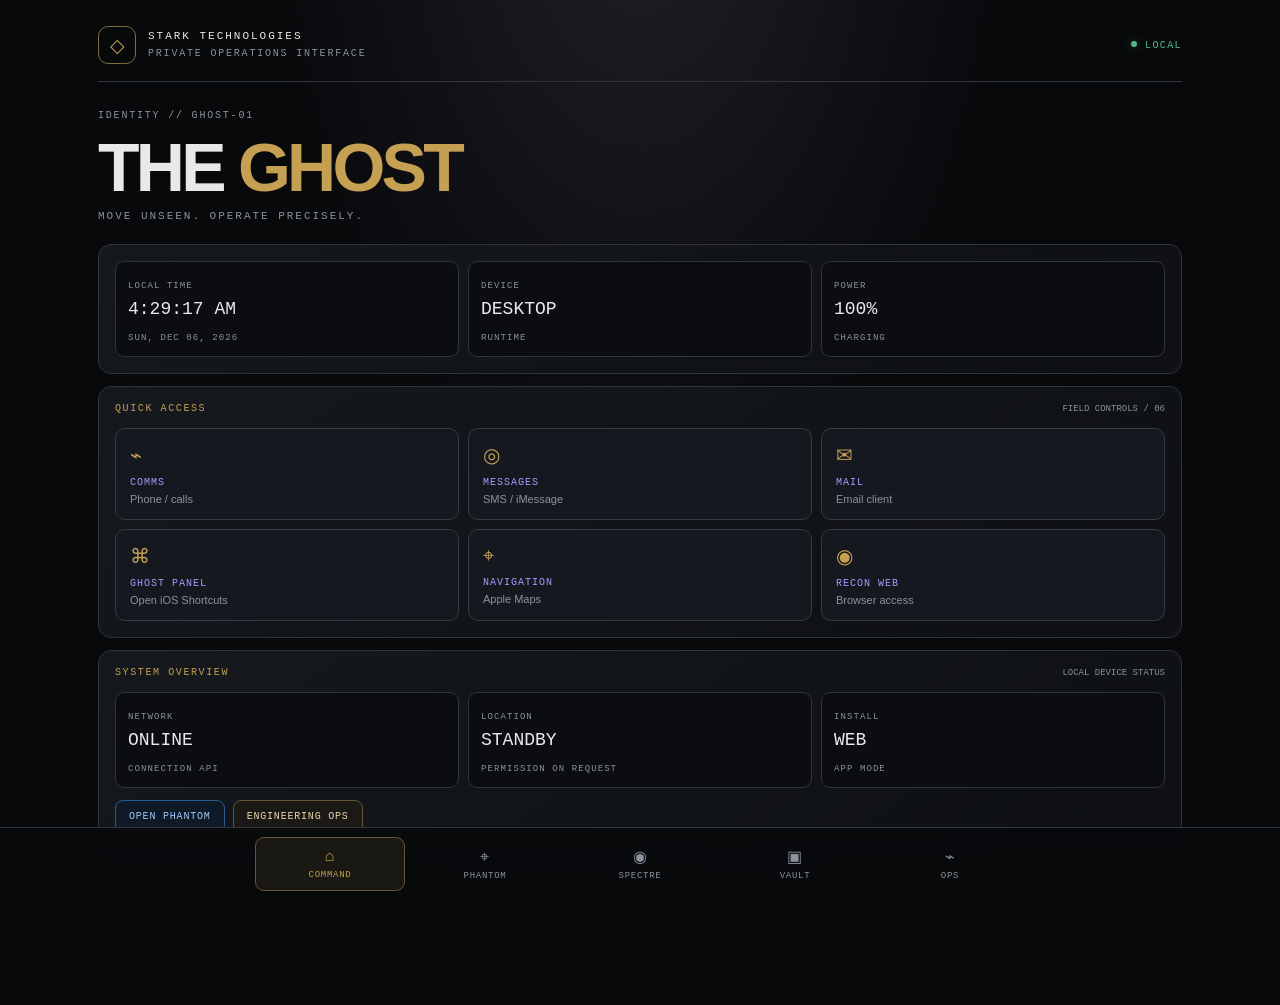
==== index.html @ a2c68db7 "Build THE GHOST V2: add index.html" ====
<!doctype html>
<html lang="en">
<head>
<meta charset="utf-8"><meta name="viewport" content="width=device-width,initial-scale=1,viewport-fit=cover">
<meta name="theme-color" content="#08090b"><meta name="description" content="THE GHOST — STARK TECH private operations interface">
<link rel="manifest" href="./manifest.webmanifest"><link rel="icon" href="./icon.svg" type="image/svg+xml">
<title>THE GHOST // STARK TECH</title>
<style>
:root{color-scheme:dark;--bg:#08090b;--panel:#111317;--panel2:#171a20;--line:#30343b;--gold:#c5a052;--blue:#2676d2;--green:#54b987;--text:#e8e9eb;--muted:#8b929d;--mono:ui-monospace,SFMono-Regular,Menlo,Consolas,monospace;--sans:Inter,-apple-system,BlinkMacSystemFont,"Segoe UI",sans-serif}
*{box-sizing:border-box}body{margin:0;background:radial-gradient(ellipse at 50% -15%,#202027 0,transparent 42%),var(--bg);color:var(--text);font-family:var(--sans);min-height:100vh;padding-bottom:calc(88px + env(safe-area-inset-bottom))}
button,input,textarea{font:inherit}button{cursor:pointer;color:inherit}.shell{max-width:1120px;margin:auto;padding:22px 18px 30px}.top{display:flex;align-items:center;justify-content:space-between;border-bottom:1px solid var(--line);padding:4px 0 17px;margin-bottom:28px}.brand{display:flex;gap:12px;align-items:center}.sigil{width:38px;height:38px;border:1px solid #806b43;border-radius:10px;display:grid;place-items:center;color:var(--gold);font-size:19px}.brand small,.eyebrow,.micro{font:10px var(--mono);letter-spacing:.18em;color:var(--muted);text-transform:uppercase}.brand strong{display:block;font:11px var(--mono);letter-spacing:.18em}.status{font:10px var(--mono);letter-spacing:.14em;color:var(--green)}.status:before{content:"";display:inline-block;width:6px;height:6px;background:var(--green);border-radius:50%;margin:0 8px 1px 0;box-shadow:0 0 9px #54b98766}
h1{font-size:clamp(38px,7vw,68px);letter-spacing:-.055em;margin:7px 0 4px;font-weight:750}h1 span,.gold{color:var(--gold)}.sub{font:11px var(--mono);letter-spacing:.18em;color:var(--muted);text-transform:uppercase}.section{display:none;animation:fade .2s ease}.section.active{display:block}@keyframes fade{from{opacity:.3;transform:translateY(4px)}to{opacity:1;transform:none}}.grid{display:grid;grid-template-columns:repeat(12,1fr);gap:12px;margin-top:22px}.card{background:linear-gradient(145deg,#15181d,#0e1013);border:1px solid var(--line);border-radius:13px;padding:16px;min-width:0}.span-12{grid-column:span 12}.span-8{grid-column:span 8}.span-6{grid-column:span 6}.span-4{grid-column:span 4}.cardhead{display:flex;justify-content:space-between;align-items:center;margin-bottom:14px}.cardhead b{font:10px var(--mono);letter-spacing:.16em;color:var(--gold);text-transform:uppercase}.cardhead small{font:9px var(--mono);color:var(--muted)}.stats{display:grid;grid-template-columns:repeat(3,1fr);gap:9px}.stat{background:#0b0d10;border:1px solid var(--line);border-radius:9px;padding:12px}.stat strong{display:block;font:18px var(--mono);color:var(--text);margin:7px 0}.stat small{font:9px var(--mono);letter-spacing:.12em;color:var(--muted);text-transform:uppercase}.actions{display:grid;grid-template-columns:repeat(3,1fr);gap:9px}.action{display:block;text-align:left;text-decoration:none;background:#15191f;border:1px solid #353a43;border-radius:10px;padding:14px;min-height:88px;transition:.15s}.action:hover,.action:focus{border-color:var(--gold);background:#1b1d21}.action .ico{font-size:20px;color:var(--gold);display:block;margin-bottom:10px}.action b{font:10px var(--mono);letter-spacing:.1em;display:block}.action small{color:var(--muted);font-size:11px;display:block;margin-top:5px}.btn{border:1px solid #665638;background:#1a1915;color:#e8d6ad;border-radius:8px;padding:10px 13px;font:10px var(--mono);letter-spacing:.08em;text-transform:uppercase}.btn.blue{border-color:#285b91;background:#101a26;color:#9fcaff}.btn.green{border-color:#285a43;background:#101b16;color:#a3dfbd}.btnrow{display:flex;flex-wrap:wrap;gap:8px;margin-top:12px}.mapframe{width:100%;height:340px;border:1px solid var(--line);border-radius:9px;background:#0a0c0e}.coords{display:grid;grid-template-columns:repeat(3,1fr);gap:8px;margin-top:10px}.coords .stat strong{font-size:14px}.radar{height:280px;display:grid;place-items:center;position:relative;overflow:hidden;background:radial-gradient(circle,#17231d 0,#0d1210 55%,#090b0d 100%);border:1px solid var(--line);border-radius:9px}.radar:before{content:"";position:absolute;width:210px;height:210px;border:1px solid #496b56;border-radius:50%;box-shadow:0 0 0 42px #ffffff04,0 0 0 84px #ffffff03}.radar:after{content:"";position:absolute;width:210px;height:210px;border-radius:50%;background:conic-gradient(from 0deg,transparent 0 78%,#54b98738 88%,transparent 100%);animation:spin 5s linear infinite}@keyframes spin{to{transform:rotate(360deg)}}.cross{position:absolute;width:100%;height:1px;background:#ffffff18}.cross:after{content:"";position:absolute;height:280px;width:1px;background:#ffffff18;left:50%;top:-140px}.blip{position:absolute;width:7px;height:7px;border-radius:50%;background:var(--green);box-shadow:0 0 12px var(--green);z-index:2}.blip.one{left:57%;top:39%}.blip.two{left:42%;top:59%;background:var(--gold);box-shadow:0 0 12px var(--gold)}.blip.three{left:63%;top:65%}
textarea,input[type=text]{width:100%;background:#090b0e;border:1px solid var(--line);border-radius:8px;color:var(--text);padding:12px;outline:none}textarea:focus,input:focus{border-color:var(--gold)}textarea{min-height:120px;resize:vertical}.filelist{font:11px var(--mono);color:var(--muted);margin-top:12px;line-height:1.8}.project{display:flex;align-items:center;justify-content:space-between;gap:12px;border-bottom:1px solid var(--line);padding:14px 0}.project:last-child{border:0}.project b{font:11px var(--mono);letter-spacing:.08em}.project small{display:block;color:var(--muted);margin-top:5px;font-size:11px}.nav{position:fixed;z-index:10;bottom:0;left:0;right:0;padding:9px max(12px,env(safe-area-inset-right)) calc(9px + env(safe-area-inset-bottom));background:#090a0cef;backdrop-filter:blur(18px);border-top:1px solid var(--line);display:flex;justify-content:center;gap:5px}.nav button{flex:1;max-width:150px;border:1px solid transparent;background:transparent;color:var(--muted);border-radius:9px;padding:9px 4px;font:9px var(--mono);letter-spacing:.08em}.nav button span{display:block;font-size:16px;margin-bottom:4px}.nav button.active{color:var(--gold);border-color:#665638;background:#1a1813}.note{color:var(--muted);font:10px/1.7 var(--mono)}.tag{font:9px var(--mono);color:var(--green);border:1px solid #285a43;padding:4px 6px;border-radius:4px}.footer{margin-top:24px;color:#737a84;font:9px var(--mono);letter-spacing:.12em;text-align:center}
@media(max-width:700px){.shell{padding:16px 13px 25px}.span-8,.span-6,.span-4{grid-column:span 12}.stats{gap:6px}.stat{padding:10px 8px}.stat strong{font-size:15px}.actions{grid-template-columns:repeat(2,1fr)}.mapframe{height:290px}.nav button{font-size:8px}.top{margin-bottom:22px}}
</style>
</head>
<body>
<div class="shell">
<header class="top"><div class="brand"><div class="sigil">◇</div><div><strong>STARK TECHNOLOGIES</strong><small>PRIVATE OPERATIONS INTERFACE</small></div></div><div class="status" id="sys-status">LOCAL</div></header>
<main>
<section id="command" class="section active">
<div class="eyebrow">IDENTITY // GHOST-01</div><h1>THE <span>GHOST</span></h1><div class="sub">Move unseen. Operate precisely.</div>
<div class="grid">
<div class="card span-12"><div class="stats"><div class="stat"><small>Local time</small><strong id="clock">--:--:--</strong><small id="date">--</small></div><div class="stat"><small>Device</small><strong id="device">iOS / WEB</strong><small>Runtime</small></div><div class="stat"><small>Power</small><strong id="battery">N/A</strong><small id="battery-state">Browser limited</small></div></div></div>
<div class="card span-12"><div class="cardhead"><b>Quick access</b><small>FIELD CONTROLS / 06</small></div><div class="actions">
<a class="action" href="tel:"><span class="ico">⌁</span><b>COMMS</b><small>Phone / calls</small></a>
<a class="action" href="sms:"><span class="ico">◎</span><b>MESSAGES</b><small>SMS / iMessage</small></a>
<a class="action" href="mailto:"><span class="ico">✉</span><b>MAIL</b><small>Email client</small></a>
<a class="action" href="shortcuts://"><span class="ico">⌘</span><b>GHOST PANEL</b><small>Open iOS Shortcuts</small></a>
<a class="action" href="https://maps.apple.com/" target="_blank" rel="noopener"><span class="ico">⌖</span><b>NAVIGATION</b><small>Apple Maps</small></a>
<a class="action" href="https://www.google.com/" target="_blank" rel="noopener"><span class="ico">◉</span><b>RECON WEB</b><small>Browser access</small></a>
</div></div>
<div class="card span-12"><div class="cardhead"><b>System overview</b><small>LOCAL DEVICE STATUS</small></div><div class="stats"><div class="stat"><small>Network</small><strong id="network">UNKNOWN</strong><small>Connection API</small></div><div class="stat"><small>Location</small><strong id="location-status">STANDBY</strong><small>Permission on request</small></div><div class="stat"><small>Install</small><strong id="install-state">WEB</strong><small>App mode</small></div></div><div class="btnrow"><button class="btn" id="install-btn" hidden>Install app</button><button class="btn blue" onclick="show('phantom')">Open PHANTOM</button><button class="btn" onclick="show('ops')">Engineering ops</button></div></div>
</div></section>
<section id="phantom" class="section"><div class="eyebrow">MODULE 01 / GEO-RECON</div><h1>PHAN<span class="gold">TOM</span></h1><div class="sub">Position. Terrain. Navigation.</div>
<div class="grid"><div class="card span-12"><div class="cardhead"><b>Live geographical map</b><small id="gps-state">GPS NOT ACQUIRED</small></div><iframe class="mapframe" id="map" title="Map" loading="lazy" src="https://www.openstreetmap.org/export/embed.html?bbox=76.93%2C11.00%2C77.02%2C11.07&layer=mapnik"></iframe><div class="btnrow"><button class="btn green" id="gps-btn">Acquire GPS</button><button class="btn" id="center-btn">Center map</button><a class="btn blue" href="https://maps.apple.com/" target="_blank" rel="noopener">Apple Maps</a></div><div class="coords"><div class="stat"><strong id="lat">--</strong><small>Latitude</small></div><div class="stat"><strong id="lon">--</strong><small>Longitude</small></div><div class="stat"><strong id="accuracy">--</strong><small>Accuracy</small></div></div><p class="note">Location is requested only when you activate ACQUIRE GPS. Coordinates are processed in this browser and are not sent to STARK servers.</p></div></div></section>
<section id="spectre" class="section"><div class="eyebrow">MODULE 02 / SENSOR DISPLAY</div><h1>SPEC<span class="gold">TRE</span></h1><div class="sub">Visual scan // device sensors</div><div class="grid">
<div class="card span-8"><div class="cardhead"><b>Radar display</b><span class="tag">VISUAL SIMULATION</span></div><div class="radar"><div class="cross"></div><i class="blip one"></i><i class="blip two"></i><i class="blip three"></i></div><p class="note">Radar sweep and contacts are decorative simulation only. No sonar or external target detection is performed.</p></div>
<div class="card span-4"><div class="cardhead"><b>Compass</b><small id="compass-state">NOT CALIBRATED</small></div><div class="stat"><small>Device heading</small><strong id="heading">--°</strong><small id="orientation">Awaiting permission</small></div><div class="btnrow"><button class="btn" id="compass-btn">Enable compass</button></div><p class="note">Sensor access depends on browser and device support. On iPhone, open in Safari and grant motion permission.</p></div>
</div></section>
<section id="vault" class="section"><div class="eyebrow">MODULE 04 / LOCAL DATA</div><h1>BLACK <span>VAULT</span></h1><div class="sub">Documents. Projects. File access.</div><div class="grid">
<div class="card span-12"><div class="cardhead"><b>Project directories</b><small>QUICK LINKS</small></div>
<div class="project"><div><b>STARK TECH / DOCUMENTS</b><small>Company workspace</small></div><a class="btn" href="https://drive.google.com/" target="_blank" rel="noopener">Open drive</a></div>
<div class="project"><div><b>AEGIS / VEERA</b><small>Wearable safety technology</small></div><button class="btn" onclick="saveNote('AEGIS / VEERA')">Pin note</button></div>
<div class="project"><div><b>POSEIDON / UAV</b><small>Amphibious drone platform</small></div><button class="btn" onclick="saveNote('POSEIDON / UAV')">Pin note</button></div>
<div class="project"><div><b>ASTRAL / RPTO</b><small>Modular training quadcopter</small></div><button class="btn" onclick="saveNote('ASTRAL / RPTO')">Pin note</button></div>
<div class="project"><div><b>ROBOSETTLE / AUTOMATION</b><small>Automated laboratory handling</small></div><button class="btn" onclick="saveNote('ROBOSETTLE / AUTOMATION')">Pin note</button></div>
</div>
<div class="card span-6"><div class="cardhead"><b>Local file drop</b><small>USER-SELECTED FILES</small></div><input id="files" type="file" multiple><div id="file-list" class="filelist">No files selected.</div><p class="note">Files are selected locally in this browser session. This app cannot browse the entire device filesystem.</p></div>
<div class="card span-6"><div class="cardhead"><b>Field notes</b><small>LOCAL STORAGE</small></div><textarea id="notes" placeholder="Enter a local operational note..."></textarea><div class="btnrow"><button class="btn" id="save-notes">Save notes</button><button class="btn" id="clear-notes">Clear</button></div><p class="note" id="note-status">Notes remain in this browser on this device.</p></div>
</div></section>
<section id="ops" class="section"><div class="eyebrow">MODULE 05 / ENGINEERING OPERATIONS</div><h1>OVER<span>WATCH</span></h1><div class="sub">Robotics. Systems. Workshop.</div><div class="grid">
<div class="card span-12"><div class="cardhead"><b>STARK project systems</b><small>PROJECT ACCESS</small></div>
<div class="project"><div><b>ASTRAL</b><small>Modular RPTO training quadcopter</small></div><a class="btn" href="https://github.com/PK-Stark" target="_blank" rel="noopener">Access</a></div>
<div class="project"><div><b>POSEIDON</b><small>Amphibious drone platform</small></div><a class="btn" href="https://github.com/PK-Stark" target="_blank" rel="noopener">Access</a></div>
<div class="project"><div><b>AEGIS VEERA</b><small>Wearable safety technology</small></div><a class="btn" href="https://github.com/PK-Stark" target="_blank" rel="noopener">Access</a></div>
<div class="project"><div><b>ROBOSETTLE</b><small>Automated laboratory handling</small></div><a class="btn" href="https://github.com/PK-Stark" target="_blank" rel="noopener">Access</a></div>
<div class="project"><div><b>AROMAXX</b><small>RFID-enabled aroma systems</small></div><a class="btn" href="https://github.com/PK-Stark" target="_blank" rel="noopener">Access</a></div>
</div>
<div class="card span-12"><div class="cardhead"><b>Workshop tools</b><small>APP LAUNCHERS</small></div><div class="actions">
<a class="action" href="https://www.autodesk.com/" target="_blank" rel="noopener"><span class="ico">⌘</span><b>CAD</b><small>Design workspace</small></a>
<a class="action" href="https://www.arduino.cc/en/software" target="_blank" rel="noopener"><span class="ico">⌁</span><b>EMBEDDED</b><small>Arduino / ESP32</small></a>
<a class="action" href="https://bambulab.com/" target="_blank" rel="noopener"><span class="ico">▤</span><b>FABRICATION</b><small>3D printing</small></a>
<a class="action" href="https://github.com/PK-Stark" target="_blank" rel="noopener"><span class="ico">⌘</span><b>GITHUB</b><small>Source control</small></a>
<a class="action" href="shortcuts://"><span class="ico">⚙</span><b>SHORTCUTS</b><small>iOS automations</small></a>
<a class="action" href="https://www.cloudflare.com/" target="_blank" rel="noopener"><span class="ico">◈</span><b>CLOUDFLARE</b><small>Deployment console</small></a>
</div></div>
</div></section>
</main><div class="footer">STARK TECH // GHOST DIVISION · V2.0 · CLIENT-SIDE INTERFACE</div></div>
<nav class="nav" aria-label="Primary navigation"><button class="active" data-tab="command"><span>⌂</span>COMMAND</button><button data-tab="phantom"><span>⌖</span>PHANTOM</button><button data-tab="spectre"><span>◉</span>SPECTRE</button><button data-tab="vault"><span>▣</span>VAULT</button><button data-tab="ops"><span>⌁</span>OPS</button></nav>
<script>
const $=id=>document.getElementById(id);function show(id){document.querySelectorAll('.section').forEach(s=>s.classList.toggle('active',s.id===id));document.querySelectorAll('.nav button').forEach(b=>b.classList.toggle('active',b.dataset.tab===id));window.scrollTo({top:0,behavior:'smooth'})}
document.querySelectorAll('.nav button').forEach(b=>b.addEventListener('click',()=>show(b.dataset.tab)));
function tick(){const d=new Date();$('clock').textContent=d.toLocaleTimeString();$('date').textContent=d.toLocaleDateString(undefined,{weekday:'short',day:'2-digit',month:'short',year:'numeric'}).toUpperCase()}tick();setInterval(tick,1000);
$('device').textContent=/iPhone|iPad|iPod/.test(navigator.userAgent)?'iOS DEVICE':/Android/.test(navigator.userAgent)?'ANDROID':'DESKTOP';$('network').textContent=navigator.onLine?'ONLINE':'OFFLINE';window.addEventListener('online',()=>$('network').textContent='ONLINE');window.addEventListener('offline',()=>$('network').textContent='OFFLINE');
$('install-state').textContent=matchMedia('(display-mode: standalone)').matches?'INSTALLED':'WEB';let installPrompt;$('install-btn').hidden=true;window.addEventListener('beforeinstallprompt',e=>{e.preventDefault();installPrompt=e;$('install-btn').hidden=false});$('install-btn').onclick=async()=>{if(installPrompt){installPrompt.prompt();await installPrompt.userChoice;installPrompt=null}else alert('On iPhone: Safari → Share → Add to Home Screen.')};
if('getBattery'in navigator){navigator.getBattery().then(b=>{const up=()=>{$('battery').textContent=Math.round(b.level*100)+'%';$('battery-state').textContent=b.charging?'CHARGING':'ON BATTERY'};up();b.addEventListener('levelchange',up);b.addEventListener('chargingchange',up)}).catch(()=>{})}
let position=null;$('gps-btn').onclick=()=>{if(!navigator.geolocation){$('gps-state').textContent='GPS UNSUPPORTED';return}$('gps-state').textContent='ACQUIRING...';navigator.geolocation.getCurrentPosition(p=>{position=p.coords;$('lat').textContent=p.coords.latitude.toFixed(5);$('lon').textContent=p.coords.longitude.toFixed(5);$('accuracy').textContent=Math.round(p.coords.accuracy)+' m';$('gps-state').textContent='GPS FIX ACQUIRED';$('location-status').textContent='ACQUIRED';const z=16,lat=p.coords.latitude,lon=p.coords.longitude,delta=.015;$('map').src='https://www.openstreetmap.org/export/embed.html?bbox='+(lon-delta)+'%2C'+(lat-delta)+'%2C'+(lon+delta)+'%2C'+(lat+delta)+'&layer=mapnik&marker='+lat+'%2C'+lon},e=>{$('gps-state').textContent=e.code===1?'PERMISSION DENIED':'GPS UNAVAILABLE';$('location-status').textContent='DENIED / OFFLINE'},{enableHighAccuracy:true,timeout:15000,maximumAge:10000})};$('center-btn').onclick=()=>{if(position)$('gps-btn').click();else $('gps-state').textContent='ACQUIRE GPS FIRST'};
function compassHandler(e){let h=e.webkitCompassHeading!=null?e.webkitCompassHeading:(e.alpha!=null?(360-e.alpha)%360:null);if(h!=null){$('heading').textContent=Math.round(h)+'°';$('compass-state').textContent='LIVE SENSOR';$('orientation').textContent='DEVICE HEADING'}}$('compass-btn').onclick=async()=>{try{if(typeof DeviceOrientationEvent!=='undefined'&&typeof DeviceOrientationEvent.requestPermission==='function'){const p=await DeviceOrientationEvent.requestPermission();if(p!=='granted')throw Error('Permission denied')}window.addEventListener('deviceorientation',compassHandler,true);$('compass-state').textContent='LISTENING'}catch(e){$('compass-state').textContent='UNAVAILABLE';$('orientation').textContent=e.message||'Sensor unavailable'}};
$('files').addEventListener('change',e=>{$('file-list').textContent=[...e.target.files].map(f=>f.name+' · '+Math.ceil(f.size/1024)+' KB').join('\n')||'No files selected.'});
$('notes').value=localStorage.getItem('ghost-notes')||'';$('save-notes').onclick=()=>{localStorage.setItem('ghost-notes',$('notes').value);$('note-status').textContent='SAVED LOCALLY · '+new Date().toLocaleTimeString()};$('clear-notes').onclick=()=>{if(confirm('Clear local notes?')){$('notes').value='';localStorage.removeItem('ghost-notes');$('note-status').textContent='LOCAL NOTES CLEARED'}};
function saveNote(name){$('notes').value=($('notes').value?$('notes').value+'\n':'')+'['+new Date().toLocaleString()+'] '+name+'\n';$('note-status').textContent='PROJECT NOTE ADDED — SAVE TO PERSIST';show('vault')}
if('serviceWorker'in navigator&&location.protocol.startsWith('http'))window.addEventListener('load',()=>navigator.serviceWorker.register('./sw.js').catch(()=>{}));
</script>
</body></html>
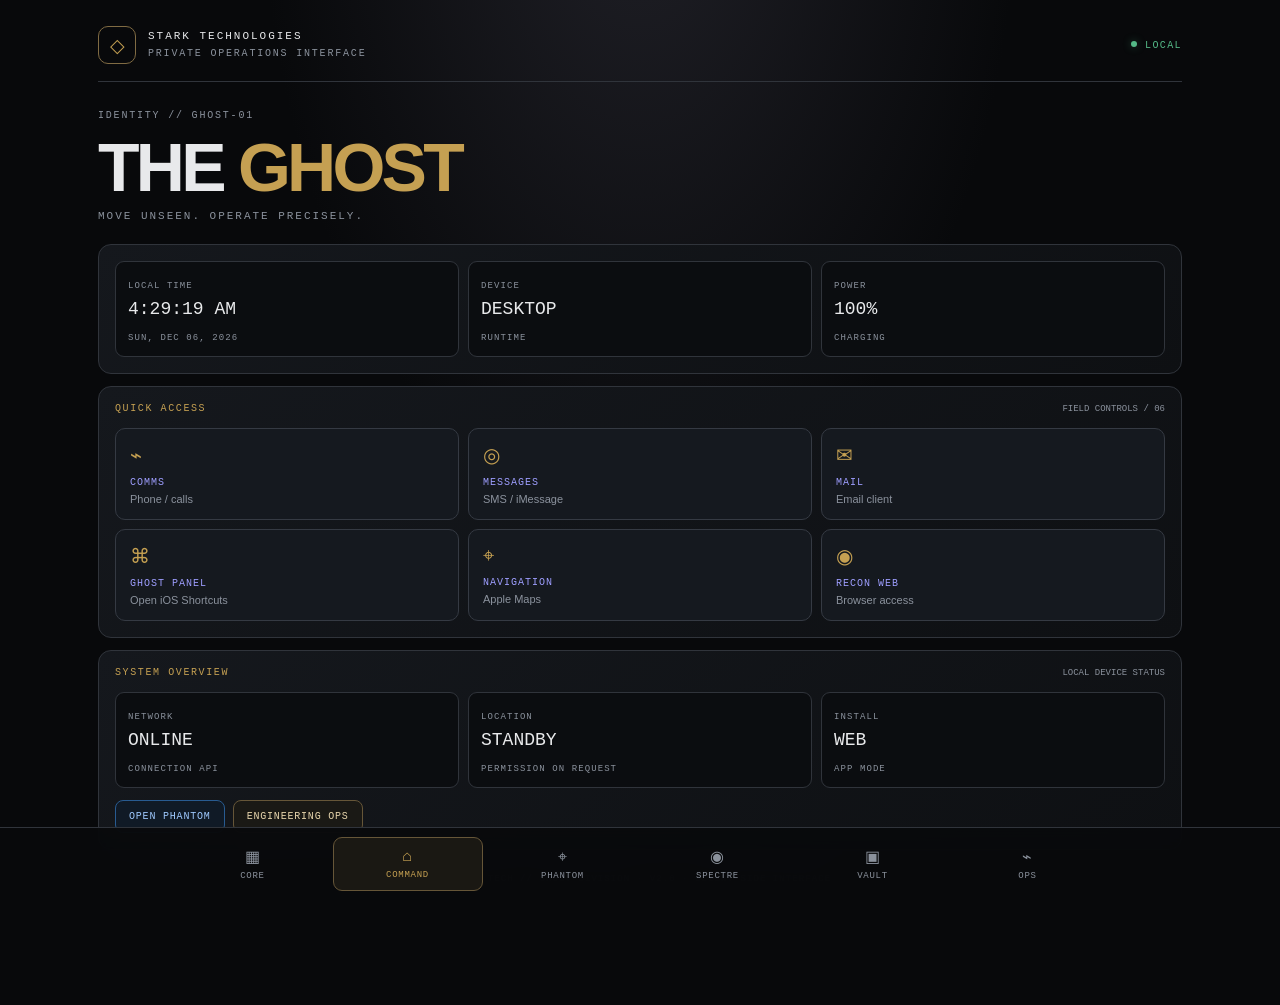
==== commit d3573b99: "Sync root app with THE GHOST V3" ====
--- a/index.html
+++ b/index.html
@@ -12,13 +12,15 @@
 h1{font-size:clamp(38px,7vw,68px);letter-spacing:-.055em;margin:7px 0 4px;font-weight:750}h1 span,.gold{color:var(--gold)}.sub{font:11px var(--mono);letter-spacing:.18em;color:var(--muted);text-transform:uppercase}.section{display:none;animation:fade .2s ease}.section.active{display:block}@keyframes fade{from{opacity:.3;transform:translateY(4px)}to{opacity:1;transform:none}}.grid{display:grid;grid-template-columns:repeat(12,1fr);gap:12px;margin-top:22px}.card{background:linear-gradient(145deg,#15181d,#0e1013);border:1px solid var(--line);border-radius:13px;padding:16px;min-width:0}.span-12{grid-column:span 12}.span-8{grid-column:span 8}.span-6{grid-column:span 6}.span-4{grid-column:span 4}.cardhead{display:flex;justify-content:space-between;align-items:center;margin-bottom:14px}.cardhead b{font:10px var(--mono);letter-spacing:.16em;color:var(--gold);text-transform:uppercase}.cardhead small{font:9px var(--mono);color:var(--muted)}.stats{display:grid;grid-template-columns:repeat(3,1fr);gap:9px}.stat{background:#0b0d10;border:1px solid var(--line);border-radius:9px;padding:12px}.stat strong{display:block;font:18px var(--mono);color:var(--text);margin:7px 0}.stat small{font:9px var(--mono);letter-spacing:.12em;color:var(--muted);text-transform:uppercase}.actions{display:grid;grid-template-columns:repeat(3,1fr);gap:9px}.action{display:block;text-align:left;text-decoration:none;background:#15191f;border:1px solid #353a43;border-radius:10px;padding:14px;min-height:88px;transition:.15s}.action:hover,.action:focus{border-color:var(--gold);background:#1b1d21}.action .ico{font-size:20px;color:var(--gold);display:block;margin-bottom:10px}.action b{font:10px var(--mono);letter-spacing:.1em;display:block}.action small{color:var(--muted);font-size:11px;display:block;margin-top:5px}.btn{border:1px solid #665638;background:#1a1915;color:#e8d6ad;border-radius:8px;padding:10px 13px;font:10px var(--mono);letter-spacing:.08em;text-transform:uppercase}.btn.blue{border-color:#285b91;background:#101a26;color:#9fcaff}.btn.green{border-color:#285a43;background:#101b16;color:#a3dfbd}.btnrow{display:flex;flex-wrap:wrap;gap:8px;margin-top:12px}.mapframe{width:100%;height:340px;border:1px solid var(--line);border-radius:9px;background:#0a0c0e}.coords{display:grid;grid-template-columns:repeat(3,1fr);gap:8px;margin-top:10px}.coords .stat strong{font-size:14px}.radar{height:280px;display:grid;place-items:center;position:relative;overflow:hidden;background:radial-gradient(circle,#17231d 0,#0d1210 55%,#090b0d 100%);border:1px solid var(--line);border-radius:9px}.radar:before{content:"";position:absolute;width:210px;height:210px;border:1px solid #496b56;border-radius:50%;box-shadow:0 0 0 42px #ffffff04,0 0 0 84px #ffffff03}.radar:after{content:"";position:absolute;width:210px;height:210px;border-radius:50%;background:conic-gradient(from 0deg,transparent 0 78%,#54b98738 88%,transparent 100%);animation:spin 5s linear infinite}@keyframes spin{to{transform:rotate(360deg)}}.cross{position:absolute;width:100%;height:1px;background:#ffffff18}.cross:after{content:"";position:absolute;height:280px;width:1px;background:#ffffff18;left:50%;top:-140px}.blip{position:absolute;width:7px;height:7px;border-radius:50%;background:var(--green);box-shadow:0 0 12px var(--green);z-index:2}.blip.one{left:57%;top:39%}.blip.two{left:42%;top:59%;background:var(--gold);box-shadow:0 0 12px var(--gold)}.blip.three{left:63%;top:65%}
 textarea,input[type=text]{width:100%;background:#090b0e;border:1px solid var(--line);border-radius:8px;color:var(--text);padding:12px;outline:none}textarea:focus,input:focus{border-color:var(--gold)}textarea{min-height:120px;resize:vertical}.filelist{font:11px var(--mono);color:var(--muted);margin-top:12px;line-height:1.8}.project{display:flex;align-items:center;justify-content:space-between;gap:12px;border-bottom:1px solid var(--line);padding:14px 0}.project:last-child{border:0}.project b{font:11px var(--mono);letter-spacing:.08em}.project small{display:block;color:var(--muted);margin-top:5px;font-size:11px}.nav{position:fixed;z-index:10;bottom:0;left:0;right:0;padding:9px max(12px,env(safe-area-inset-right)) calc(9px + env(safe-area-inset-bottom));background:#090a0cef;backdrop-filter:blur(18px);border-top:1px solid var(--line);display:flex;justify-content:center;gap:5px}.nav button{flex:1;max-width:150px;border:1px solid transparent;background:transparent;color:var(--muted);border-radius:9px;padding:9px 4px;font:9px var(--mono);letter-spacing:.08em}.nav button span{display:block;font-size:16px;margin-bottom:4px}.nav button.active{color:var(--gold);border-color:#665638;background:#1a1813}.note{color:var(--muted);font:10px/1.7 var(--mono)}.tag{font:9px var(--mono);color:var(--green);border:1px solid #285a43;padding:4px 6px;border-radius:4px}.footer{margin-top:24px;color:#737a84;font:9px var(--mono);letter-spacing:.12em;text-align:center}
 @media(max-width:700px){.shell{padding:16px 13px 25px}.span-8,.span-6,.span-4{grid-column:span 12}.stats{gap:6px}.stat{padding:10px 8px}.stat strong{font-size:15px}.actions{grid-template-columns:repeat(2,1fr)}.mapframe{height:290px}.nav button{font-size:8px}.top{margin-bottom:22px}}
-</style>
+.edex{display:grid;grid-template-columns:210px minmax(0,1fr) 210px;gap:10px;margin-top:18px;font-family:var(--mono)}.edex-panel{background:#090c0e;border:1px solid #39434a;border-radius:4px;padding:12px;min-width:0}.edex-title{font:10px var(--mono);letter-spacing:.15em;color:#9cb6bb;border-bottom:1px solid #354149;padding-bottom:8px;margin-bottom:10px}.edex-big{font:clamp(24px,4vw,38px) var(--mono);color:#b5d1d5}.edex-value{font:20px var(--mono);color:var(--gold)}.edex-muted{font:10px/1.6 var(--mono);color:#87959a}.meter{height:5px;background:#202a2d;margin:7px 0 12px}.meter i{display:block;height:100%;width:0;background:var(--blue);transition:width .3s}.edex-center{display:grid;gap:10px;min-width:0}.edex-chart{height:75px;width:100%;background:repeating-linear-gradient(0deg,transparent 0 23px,#243136 24px),repeating-linear-gradient(90deg,transparent 0 49px,#243136 50px)}.edex-chart polyline{fill:none;stroke:#9ebdc1;stroke-width:2}.proc-table{width:100%;border-collapse:collapse;font:10px var(--mono)}.proc-table td,.proc-table th{text-align:left;padding:6px 3px;border-bottom:1px solid #202a2d;overflow-wrap:anywhere}.proc-table th{color:#91a8ad}.proc-table td{color:#c5d0d2}.terminal{background:#050708;border:1px solid #344148;padding:10px;height:150px;overflow:auto;font:11px/1.6 var(--mono);color:#a9c5c7;white-space:pre-wrap}.termform{display:flex;gap:7px;margin-top:8px}.termform input{font:11px var(--mono)}.led{display:inline-block;width:7px;height:7px;border-radius:50%;background:#68747a;margin-right:7px}.led.on{background:#54d68b;box-shadow:0 0 9px #54d68b}.edex-settings{display:grid;grid-template-columns:1fr 1fr;gap:8px}.edex-settings input{font:10px var(--mono);min-width:0}.edex-wide{grid-column:1/-1}@media(max-width:850px){.edex{grid-template-columns:1fr 1fr}.edex-center{grid-column:1/-1;grid-row:1}}@media(max-width:560px){.edex{grid-template-columns:1fr}.edex-center{grid-column:auto}.edex-settings{grid-template-columns:1fr}.edex-wide{grid-column:auto}}</style>
 </head>
 <body>
 <div class="shell">
 <header class="top"><div class="brand"><div class="sigil">◇</div><div><strong>STARK TECHNOLOGIES</strong><small>PRIVATE OPERATIONS INTERFACE</small></div></div><div class="status" id="sys-status">LOCAL</div></header>
 <main>
-<section id="command" class="section active">
+<section id="core" class="section"><div class="eyebrow">MODULE 00 / LIVE SYSTEM TELEMETRY</div><h1>GHOST <span>CORE</span></h1><div class="sub">eDEX command environment // PC bridge + mobile console</div><div class="card edex-settings" style="margin-top:18px"><div><div class="micro">Companion HTTPS endpoint</div><input id="agent-url" type="text" placeholder="https://your-secure-tunnel.example.com"></div><div><div class="micro">Access token</div><input id="agent-token" type="password" placeholder="Private companion token"></div><div class="edex-wide btnrow"><button class="btn blue" id="agent-connect">Connect PC bridge</button><button class="btn" id="agent-disconnect">Disconnect</button><span class="note" id="agent-state"><i class="led"></i>BRIDGE DISCONNECTED</span></div><p class="note edex-wide">Live PC metrics require the companion service. Use an authenticated HTTPS tunnel for iPhone/remote access. Never expose the agent port directly to the internet.</p></div><div class="edex"><aside class="edex-panel"><div class="edex-title">SYSTEM // HOST</div><div class="edex-muted">LOCAL CLOCK</div><div class="edex-big" id="core-clock">--:--:--</div><div class="edex-muted" id="core-date">--</div><hr style="border:0;border-top:1px solid #263238;margin:12px 0"><div class="edex-muted">HOSTNAME</div><div id="host-name" class="edex-value">—</div><div class="edex-muted">PLATFORM</div><div id="host-platform">—</div><div class="edex-muted">UPTIME</div><div id="host-uptime">—</div><div class="edex-muted">CPU TEMPERATURE</div><div id="host-temp" class="edex-value">N/A</div></aside><div class="edex-center"><div class="edex-panel"><div class="edex-title">MAIN NODE // CPU HISTORY <span id="cpu-label" style="float:right">—</span></div><svg class="edex-chart" viewBox="0 0 600 100" preserveAspectRatio="none"><polyline id="cpu-line" points="0,90 600,90"/></svg><div class="edex-muted">CPU LOAD</div><div class="meter"><i id="cpu-bar"></i></div><div class="edex-title">MEMORY / SWAP</div><div class="edex-muted">RAM <span id="ram-label">—</span></div><div class="meter"><i id="ram-bar"></i></div><div class="edex-muted">SWAP <span id="swap-label">—</span></div><div class="meter"><i id="swap-bar"></i></div></div><div class="edex-panel"><div class="edex-title">NETWORK HISTORY</div><div class="edex-muted">DOWN <b id="net-down" class="edex-value">—</b> &nbsp; UP <b id="net-up" class="edex-value">—</b></div><svg class="edex-chart" viewBox="0 0 600 100" preserveAspectRatio="none"><polyline id="net-line" points="0,90 600,90"/></svg></div><div class="edex-panel"><div class="edex-title">TOP PROCESSES <span id="proc-count" style="float:right">—</span></div><div style="overflow:auto"><table class="proc-table"><thead><tr><th>PID</th><th>PROCESS</th><th>CPU</th><th>MEM</th></tr></thead><tbody id="process-rows"><tr><td colspan="4">Connect companion to load process list</td></tr></tbody></table></div></div></div><aside class="edex-panel"><div class="edex-title">NETWORK // INTERFACE</div><div class="edex-muted">STATUS</div><div id="host-net" class="edex-value">UNKNOWN</div><div class="edex-muted">LOCAL IP</div><div id="host-ip">—</div><div class="edex-muted" style="margin-top:14px">DISK USAGE</div><div id="disk-label" class="edex-value">—</div><div class="meter"><i id="disk-bar"></i></div><div class="edex-muted">DISK FREE</div><div id="disk-free">—</div></aside></div><div class="card" style="margin-top:12px"><div class="cardhead"><b>GHOST TERMINAL</b><small>SAFE COMMAND ALLOWLIST</small></div><div id="terminal-output" class="terminal">THE GHOST V3 // SECURE CONSOLE
+Type help to view supported commands.
+Waiting for PC companion connection...</div><form id="terminal-form" class="termform"><input id="terminal-input" type="text" placeholder="ghost@stark:~$ help" autocomplete="off"><button class="btn blue">EXECUTE</button></form><p class="note">Available: help, status, processes, network, disk, uptime, hostname, platform, clear. Arbitrary shell commands are disabled.</p></div></section><section id="command" class="section active">
 <div class="eyebrow">IDENTITY // GHOST-01</div><h1>THE <span>GHOST</span></h1><div class="sub">Move unseen. Operate precisely.</div>
 <div class="grid">
 <div class="card span-12"><div class="stats"><div class="stat"><small>Local time</small><strong id="clock">--:--:--</strong><small id="date">--</small></div><div class="stat"><small>Device</small><strong id="device">iOS / WEB</strong><small>Runtime</small></div><div class="stat"><small>Power</small><strong id="battery">N/A</strong><small id="battery-state">Browser limited</small></div></div></div>
@@ -67,7 +69,7 @@
 </div></div>
 </div></section>
 </main><div class="footer">STARK TECH // GHOST DIVISION · V2.0 · CLIENT-SIDE INTERFACE</div></div>
-<nav class="nav" aria-label="Primary navigation"><button class="active" data-tab="command"><span>⌂</span>COMMAND</button><button data-tab="phantom"><span>⌖</span>PHANTOM</button><button data-tab="spectre"><span>◉</span>SPECTRE</button><button data-tab="vault"><span>▣</span>VAULT</button><button data-tab="ops"><span>⌁</span>OPS</button></nav>
+<nav class="nav" aria-label="Primary navigation"><button data-tab="core"><span>▦</span>CORE</button><button class="active" data-tab="command"><span>⌂</span>COMMAND</button><button data-tab="phantom"><span>⌖</span>PHANTOM</button><button data-tab="spectre"><span>◉</span>SPECTRE</button><button data-tab="vault"><span>▣</span>VAULT</button><button data-tab="ops"><span>⌁</span>OPS</button></nav>
 <script>
 const $=id=>document.getElementById(id);function show(id){document.querySelectorAll('.section').forEach(s=>s.classList.toggle('active',s.id===id));document.querySelectorAll('.nav button').forEach(b=>b.classList.toggle('active',b.dataset.tab===id));window.scrollTo({top:0,behavior:'smooth'})}
 document.querySelectorAll('.nav button').forEach(b=>b.addEventListener('click',()=>show(b.dataset.tab)));
@@ -81,5 +83,7 @@
 $('notes').value=localStorage.getItem('ghost-notes')||'';$('save-notes').onclick=()=>{localStorage.setItem('ghost-notes',$('notes').value);$('note-status').textContent='SAVED LOCALLY · '+new Date().toLocaleTimeString()};$('clear-notes').onclick=()=>{if(confirm('Clear local notes?')){$('notes').value='';localStorage.removeItem('ghost-notes');$('note-status').textContent='LOCAL NOTES CLEARED'}};
 function saveNote(name){$('notes').value=($('notes').value?$('notes').value+'\n':'')+'['+new Date().toLocaleString()+'] '+name+'\n';$('note-status').textContent='PROJECT NOTE ADDED — SAVE TO PERSIST';show('vault')}
 if('serviceWorker'in navigator&&location.protocol.startsWith('http'))window.addEventListener('load',()=>navigator.serviceWorker.register('./sw.js').catch(()=>{}));
+
+(()=>{const $=id=>document.getElementById(id);if(!$('agent-url'))return;let timer=null,cpu=[],net=[];$('agent-url').value=localStorage.getItem('ghost-agent-url')||'';$('agent-token').value=localStorage.getItem('ghost-agent-token')||'';function status(ok,msg){$('agent-state').innerHTML='<i class="led '+(ok?'on':'')+'"></i>'+msg}function plot(a){let max=Math.max(100,...a);return a.map((v,i)=>(i*600/Math.max(1,a.length-1))+','+(95-v/max*85)).join(' ')}function esc(s){return String(s).replace(/[&<>"]/g,c=>({'&':'&amp;','<':'&lt;','>':'&gt;','"':'&quot;'}[c]))}async function api(path,body){let base=$('agent-url').value.trim().replace(/\/$/,'');if(!/^https:\/\//i.test(base))throw Error('HTTPS endpoint required');let r=await fetch(base+path,{method:body?'POST':'GET',headers:{Authorization:'Bearer '+$('agent-token').value.trim(),'Content-Type':'application/json'},body:body?JSON.stringify(body):undefined,cache:'no-store'});if(!r.ok)throw Error('Bridge HTTP '+r.status);return r.json()}function render(d){$('host-name').textContent=d.hostname;$('host-platform').textContent=d.platform;$('host-uptime').textContent=d.uptime;$('host-temp').textContent=d.cpu_temp==null?'N/A':d.cpu_temp+' °C';$('cpu-label').textContent=d.cpu_percent.toFixed(1)+'%';$('cpu-bar').style.width=d.cpu_percent+'%';cpu.push(d.cpu_percent);if(cpu.length>40)cpu.shift();$('cpu-line').setAttribute('points',plot(cpu));$('ram-label').textContent=d.memory.percent.toFixed(1)+'% · '+d.memory.used_human+'/'+d.memory.total_human;$('ram-bar').style.width=d.memory.percent+'%';$('swap-label').textContent=d.swap.percent.toFixed(1)+'%';$('swap-bar').style.width=d.swap.percent+'%';$('host-net').textContent=d.network.online?'ONLINE':'OFFLINE';$('host-ip').textContent=d.network.ips.join(', ')||'—';$('disk-label').textContent=d.disk.percent.toFixed(1)+'%';$('disk-bar').style.width=d.disk.percent+'%';$('disk-free').textContent=d.disk.free_human;$('net-down').textContent=(d.network.rx_rate/1024).toFixed(1)+' KB/s';$('net-up').textContent=(d.network.tx_rate/1024).toFixed(1)+' KB/s';net.push(Math.max(d.network.rx_rate,d.network.tx_rate));if(net.length>40)net.shift();$('net-line').setAttribute('points',plot(net));$('proc-count').textContent=d.processes.length+' ACTIVE';$('process-rows').innerHTML=d.processes.map(p=>'<tr><td>'+p.pid+'</td><td>'+esc(p.name)+'</td><td>'+p.cpu.toFixed(1)+'%</td><td>'+p.memory.toFixed(1)+'%</td></tr>').join('')}async function poll(){try{render(await api('/api/metrics'));status(true,'PC BRIDGE CONNECTED')}catch(e){status(false,'ERROR: '+e.message);if(timer){clearInterval(timer);timer=null}}}$('agent-connect').onclick=()=>{localStorage.setItem('ghost-agent-url',$('agent-url').value.trim());localStorage.setItem('ghost-agent-token',$('agent-token').value.trim());if(timer)clearInterval(timer);poll();timer=setInterval(poll,2000)};$('agent-disconnect').onclick=()=>{if(timer)clearInterval(timer);timer=null;status(false,'BRIDGE DISCONNECTED')};$('terminal-form').onsubmit=async e=>{e.preventDefault();let c=$('terminal-input').value.trim();if(!c)return;$('terminal-output').textContent+='\n ghost@stark:~$ '+c;$('terminal-input').value='';try{let r=await api('/api/command',{command:c});if(r.output==='__CLEAR__')$('terminal-output').textContent='THE GHOST V3 // SECURE CONSOLE';else $('terminal-output').textContent+='\n'+r.output}catch(x){$('terminal-output').textContent+='\nERROR: '+x.message}$('terminal-output').scrollTop=$('terminal-output').scrollHeight};function clock(){let d=new Date();$('core-clock').textContent=d.toLocaleTimeString();$('core-date').textContent=d.toDateString().toUpperCase()}clock();setInterval(clock,1000)})();
 </script>
 </body></html>
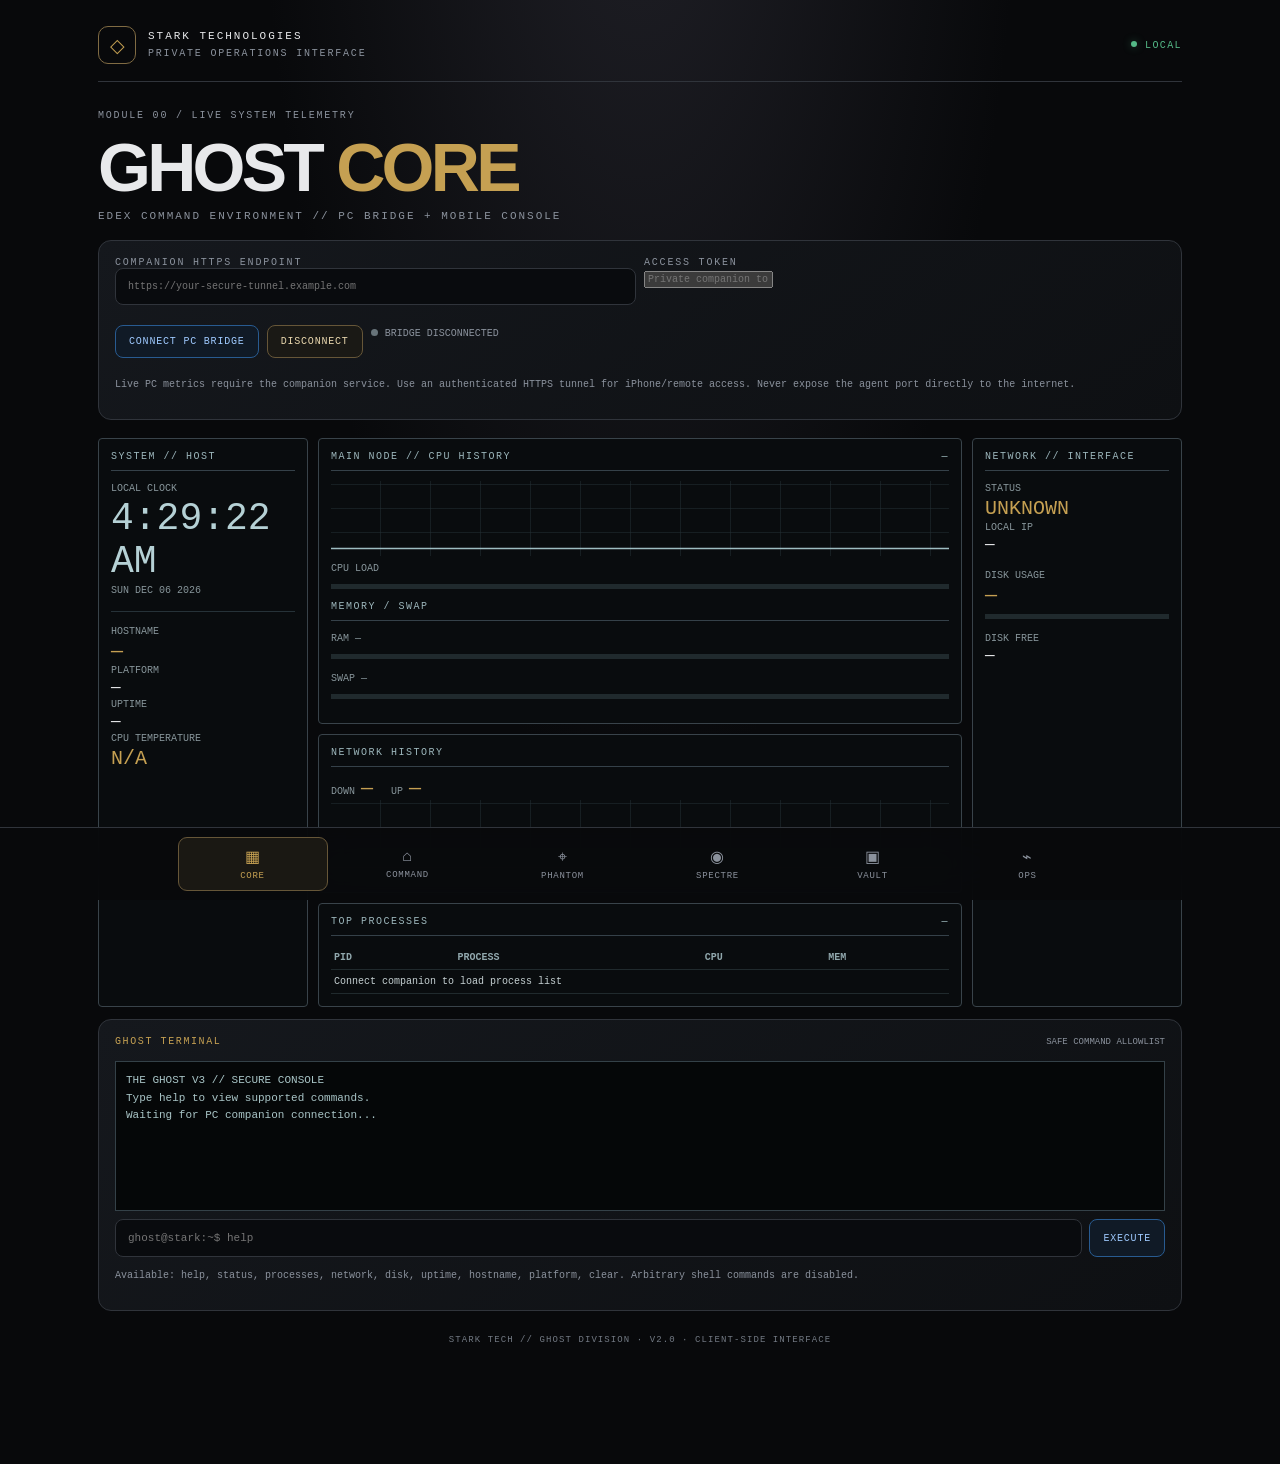
==== commit 40d94760: "Sync V3 landing dashboard" ====
--- a/index.html
+++ b/index.html
@@ -18,9 +18,9 @@
 <div class="shell">
 <header class="top"><div class="brand"><div class="sigil">◇</div><div><strong>STARK TECHNOLOGIES</strong><small>PRIVATE OPERATIONS INTERFACE</small></div></div><div class="status" id="sys-status">LOCAL</div></header>
 <main>
-<section id="core" class="section"><div class="eyebrow">MODULE 00 / LIVE SYSTEM TELEMETRY</div><h1>GHOST <span>CORE</span></h1><div class="sub">eDEX command environment // PC bridge + mobile console</div><div class="card edex-settings" style="margin-top:18px"><div><div class="micro">Companion HTTPS endpoint</div><input id="agent-url" type="text" placeholder="https://your-secure-tunnel.example.com"></div><div><div class="micro">Access token</div><input id="agent-token" type="password" placeholder="Private companion token"></div><div class="edex-wide btnrow"><button class="btn blue" id="agent-connect">Connect PC bridge</button><button class="btn" id="agent-disconnect">Disconnect</button><span class="note" id="agent-state"><i class="led"></i>BRIDGE DISCONNECTED</span></div><p class="note edex-wide">Live PC metrics require the companion service. Use an authenticated HTTPS tunnel for iPhone/remote access. Never expose the agent port directly to the internet.</p></div><div class="edex"><aside class="edex-panel"><div class="edex-title">SYSTEM // HOST</div><div class="edex-muted">LOCAL CLOCK</div><div class="edex-big" id="core-clock">--:--:--</div><div class="edex-muted" id="core-date">--</div><hr style="border:0;border-top:1px solid #263238;margin:12px 0"><div class="edex-muted">HOSTNAME</div><div id="host-name" class="edex-value">—</div><div class="edex-muted">PLATFORM</div><div id="host-platform">—</div><div class="edex-muted">UPTIME</div><div id="host-uptime">—</div><div class="edex-muted">CPU TEMPERATURE</div><div id="host-temp" class="edex-value">N/A</div></aside><div class="edex-center"><div class="edex-panel"><div class="edex-title">MAIN NODE // CPU HISTORY <span id="cpu-label" style="float:right">—</span></div><svg class="edex-chart" viewBox="0 0 600 100" preserveAspectRatio="none"><polyline id="cpu-line" points="0,90 600,90"/></svg><div class="edex-muted">CPU LOAD</div><div class="meter"><i id="cpu-bar"></i></div><div class="edex-title">MEMORY / SWAP</div><div class="edex-muted">RAM <span id="ram-label">—</span></div><div class="meter"><i id="ram-bar"></i></div><div class="edex-muted">SWAP <span id="swap-label">—</span></div><div class="meter"><i id="swap-bar"></i></div></div><div class="edex-panel"><div class="edex-title">NETWORK HISTORY</div><div class="edex-muted">DOWN <b id="net-down" class="edex-value">—</b> &nbsp; UP <b id="net-up" class="edex-value">—</b></div><svg class="edex-chart" viewBox="0 0 600 100" preserveAspectRatio="none"><polyline id="net-line" points="0,90 600,90"/></svg></div><div class="edex-panel"><div class="edex-title">TOP PROCESSES <span id="proc-count" style="float:right">—</span></div><div style="overflow:auto"><table class="proc-table"><thead><tr><th>PID</th><th>PROCESS</th><th>CPU</th><th>MEM</th></tr></thead><tbody id="process-rows"><tr><td colspan="4">Connect companion to load process list</td></tr></tbody></table></div></div></div><aside class="edex-panel"><div class="edex-title">NETWORK // INTERFACE</div><div class="edex-muted">STATUS</div><div id="host-net" class="edex-value">UNKNOWN</div><div class="edex-muted">LOCAL IP</div><div id="host-ip">—</div><div class="edex-muted" style="margin-top:14px">DISK USAGE</div><div id="disk-label" class="edex-value">—</div><div class="meter"><i id="disk-bar"></i></div><div class="edex-muted">DISK FREE</div><div id="disk-free">—</div></aside></div><div class="card" style="margin-top:12px"><div class="cardhead"><b>GHOST TERMINAL</b><small>SAFE COMMAND ALLOWLIST</small></div><div id="terminal-output" class="terminal">THE GHOST V3 // SECURE CONSOLE
+<section id="core" class="section active"><div class="eyebrow">MODULE 00 / LIVE SYSTEM TELEMETRY</div><h1>GHOST <span>CORE</span></h1><div class="sub">eDEX command environment // PC bridge + mobile console</div><div class="card edex-settings" style="margin-top:18px"><div><div class="micro">Companion HTTPS endpoint</div><input id="agent-url" type="text" placeholder="https://your-secure-tunnel.example.com"></div><div><div class="micro">Access token</div><input id="agent-token" type="password" placeholder="Private companion token"></div><div class="edex-wide btnrow"><button class="btn blue" id="agent-connect">Connect PC bridge</button><button class="btn" id="agent-disconnect">Disconnect</button><span class="note" id="agent-state"><i class="led"></i>BRIDGE DISCONNECTED</span></div><p class="note edex-wide">Live PC metrics require the companion service. Use an authenticated HTTPS tunnel for iPhone/remote access. Never expose the agent port directly to the internet.</p></div><div class="edex"><aside class="edex-panel"><div class="edex-title">SYSTEM // HOST</div><div class="edex-muted">LOCAL CLOCK</div><div class="edex-big" id="core-clock">--:--:--</div><div class="edex-muted" id="core-date">--</div><hr style="border:0;border-top:1px solid #263238;margin:12px 0"><div class="edex-muted">HOSTNAME</div><div id="host-name" class="edex-value">—</div><div class="edex-muted">PLATFORM</div><div id="host-platform">—</div><div class="edex-muted">UPTIME</div><div id="host-uptime">—</div><div class="edex-muted">CPU TEMPERATURE</div><div id="host-temp" class="edex-value">N/A</div></aside><div class="edex-center"><div class="edex-panel"><div class="edex-title">MAIN NODE // CPU HISTORY <span id="cpu-label" style="float:right">—</span></div><svg class="edex-chart" viewBox="0 0 600 100" preserveAspectRatio="none"><polyline id="cpu-line" points="0,90 600,90"/></svg><div class="edex-muted">CPU LOAD</div><div class="meter"><i id="cpu-bar"></i></div><div class="edex-title">MEMORY / SWAP</div><div class="edex-muted">RAM <span id="ram-label">—</span></div><div class="meter"><i id="ram-bar"></i></div><div class="edex-muted">SWAP <span id="swap-label">—</span></div><div class="meter"><i id="swap-bar"></i></div></div><div class="edex-panel"><div class="edex-title">NETWORK HISTORY</div><div class="edex-muted">DOWN <b id="net-down" class="edex-value">—</b> &nbsp; UP <b id="net-up" class="edex-value">—</b></div><svg class="edex-chart" viewBox="0 0 600 100" preserveAspectRatio="none"><polyline id="net-line" points="0,90 600,90"/></svg></div><div class="edex-panel"><div class="edex-title">TOP PROCESSES <span id="proc-count" style="float:right">—</span></div><div style="overflow:auto"><table class="proc-table"><thead><tr><th>PID</th><th>PROCESS</th><th>CPU</th><th>MEM</th></tr></thead><tbody id="process-rows"><tr><td colspan="4">Connect companion to load process list</td></tr></tbody></table></div></div></div><aside class="edex-panel"><div class="edex-title">NETWORK // INTERFACE</div><div class="edex-muted">STATUS</div><div id="host-net" class="edex-value">UNKNOWN</div><div class="edex-muted">LOCAL IP</div><div id="host-ip">—</div><div class="edex-muted" style="margin-top:14px">DISK USAGE</div><div id="disk-label" class="edex-value">—</div><div class="meter"><i id="disk-bar"></i></div><div class="edex-muted">DISK FREE</div><div id="disk-free">—</div></aside></div><div class="card" style="margin-top:12px"><div class="cardhead"><b>GHOST TERMINAL</b><small>SAFE COMMAND ALLOWLIST</small></div><div id="terminal-output" class="terminal">THE GHOST V3 // SECURE CONSOLE
 Type help to view supported commands.
-Waiting for PC companion connection...</div><form id="terminal-form" class="termform"><input id="terminal-input" type="text" placeholder="ghost@stark:~$ help" autocomplete="off"><button class="btn blue">EXECUTE</button></form><p class="note">Available: help, status, processes, network, disk, uptime, hostname, platform, clear. Arbitrary shell commands are disabled.</p></div></section><section id="command" class="section active">
+Waiting for PC companion connection...</div><form id="terminal-form" class="termform"><input id="terminal-input" type="text" placeholder="ghost@stark:~$ help" autocomplete="off"><button class="btn blue">EXECUTE</button></form><p class="note">Available: help, status, processes, network, disk, uptime, hostname, platform, clear. Arbitrary shell commands are disabled.</p></div></section><section id="command" class="section">
 <div class="eyebrow">IDENTITY // GHOST-01</div><h1>THE <span>GHOST</span></h1><div class="sub">Move unseen. Operate precisely.</div>
 <div class="grid">
 <div class="card span-12"><div class="stats"><div class="stat"><small>Local time</small><strong id="clock">--:--:--</strong><small id="date">--</small></div><div class="stat"><small>Device</small><strong id="device">iOS / WEB</strong><small>Runtime</small></div><div class="stat"><small>Power</small><strong id="battery">N/A</strong><small id="battery-state">Browser limited</small></div></div></div>
@@ -69,7 +69,7 @@
 </div></div>
 </div></section>
 </main><div class="footer">STARK TECH // GHOST DIVISION · V2.0 · CLIENT-SIDE INTERFACE</div></div>
-<nav class="nav" aria-label="Primary navigation"><button data-tab="core"><span>▦</span>CORE</button><button class="active" data-tab="command"><span>⌂</span>COMMAND</button><button data-tab="phantom"><span>⌖</span>PHANTOM</button><button data-tab="spectre"><span>◉</span>SPECTRE</button><button data-tab="vault"><span>▣</span>VAULT</button><button data-tab="ops"><span>⌁</span>OPS</button></nav>
+<nav class="nav" aria-label="Primary navigation"><button class="active" data-tab="core"><span>▦</span>CORE</button><button data-tab="command"><span>⌂</span>COMMAND</button><button data-tab="phantom"><span>⌖</span>PHANTOM</button><button data-tab="spectre"><span>◉</span>SPECTRE</button><button data-tab="vault"><span>▣</span>VAULT</button><button data-tab="ops"><span>⌁</span>OPS</button></nav>
 <script>
 const $=id=>document.getElementById(id);function show(id){document.querySelectorAll('.section').forEach(s=>s.classList.toggle('active',s.id===id));document.querySelectorAll('.nav button').forEach(b=>b.classList.toggle('active',b.dataset.tab===id));window.scrollTo({top:0,behavior:'smooth'})}
 document.querySelectorAll('.nav button').forEach(b=>b.addEventListener('click',()=>show(b.dataset.tab)));
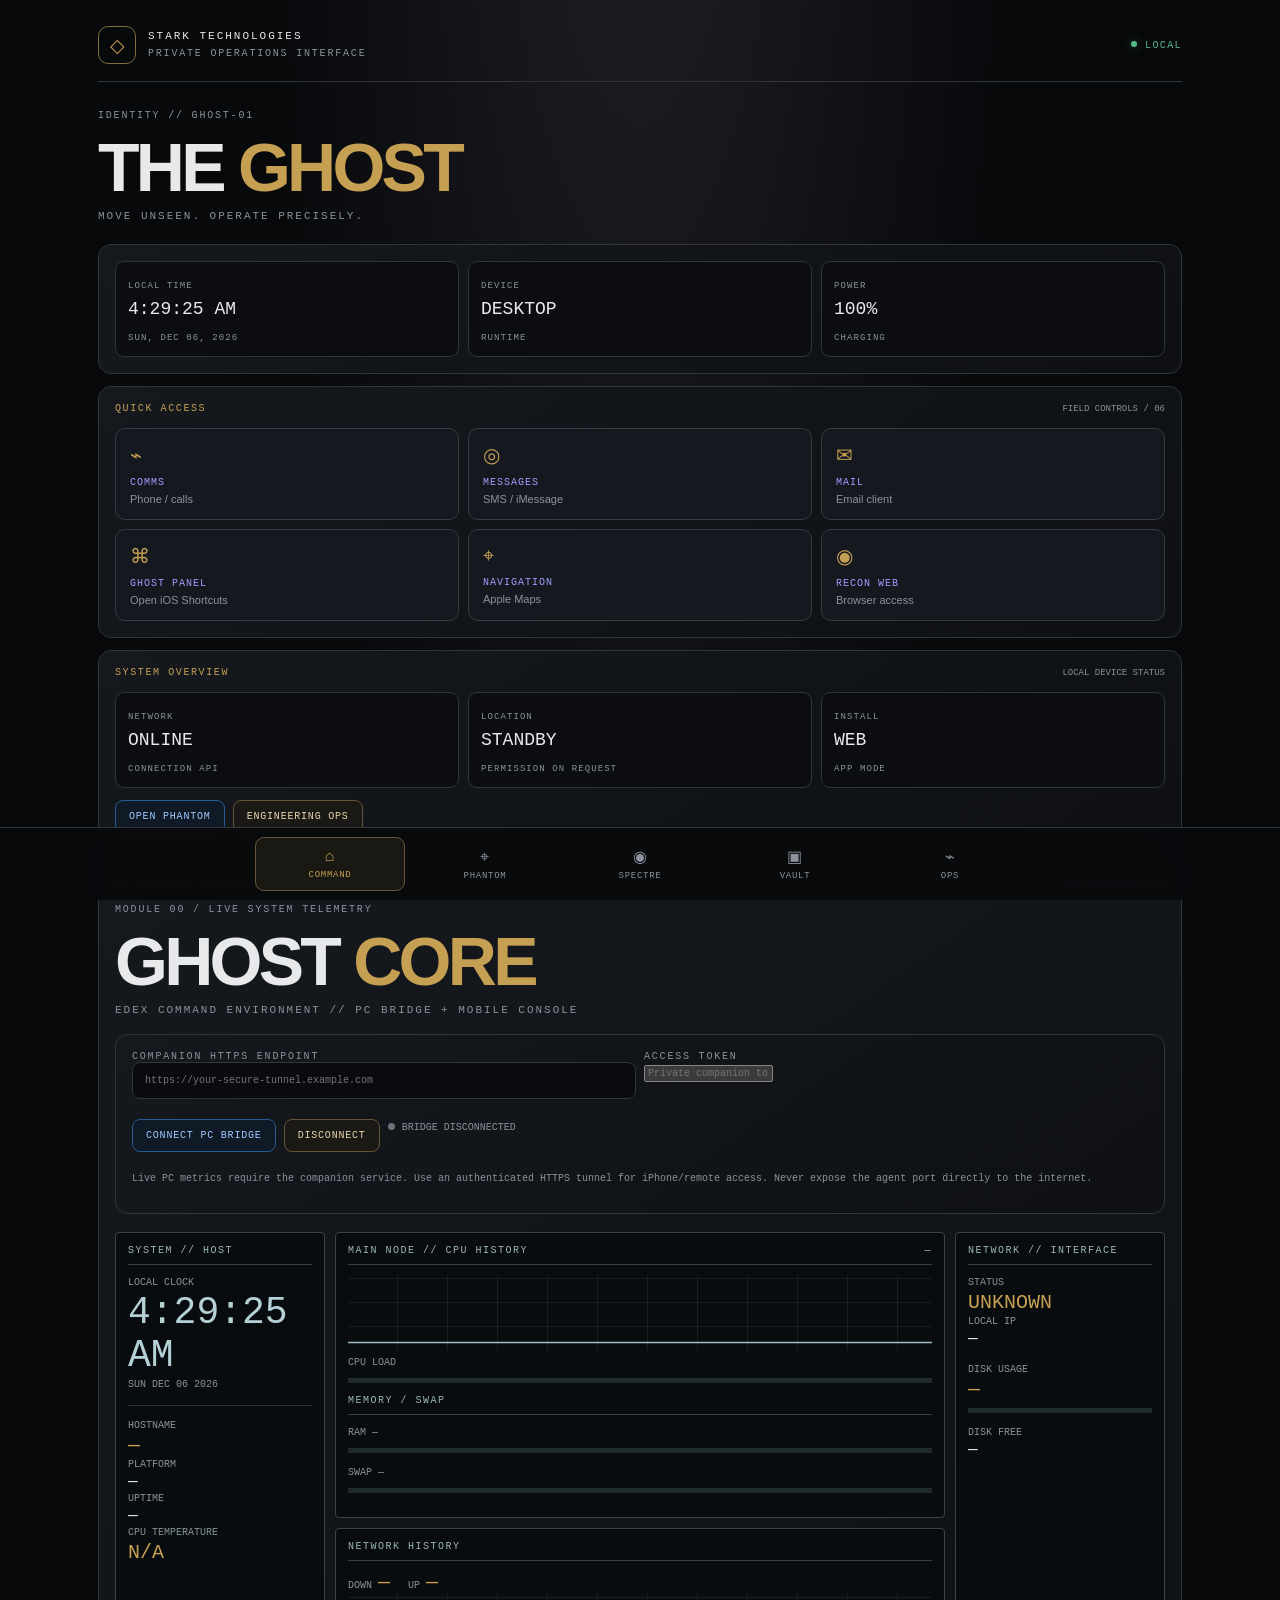
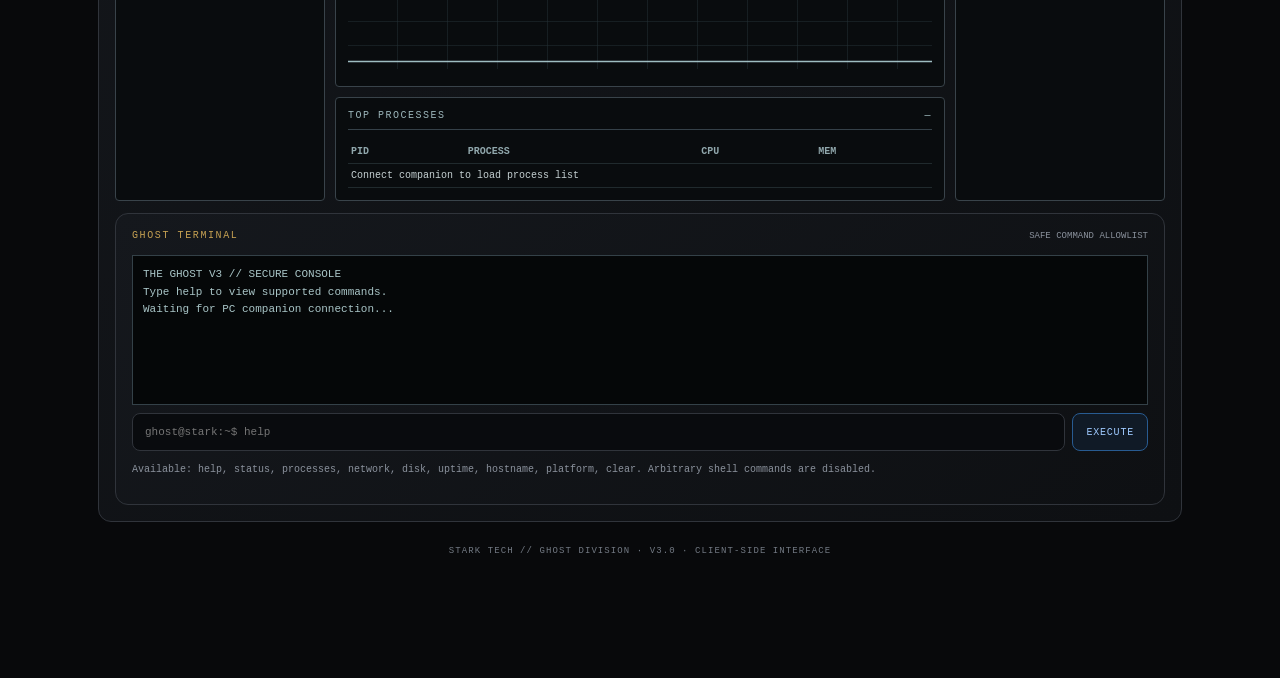
==== commit 8fe6998f: "Integrate Ghost Core PC control into COMMAND tab" ====
--- a/index.html
+++ b/index.html
@@ -18,9 +18,7 @@
 <div class="shell">
 <header class="top"><div class="brand"><div class="sigil">◇</div><div><strong>STARK TECHNOLOGIES</strong><small>PRIVATE OPERATIONS INTERFACE</small></div></div><div class="status" id="sys-status">LOCAL</div></header>
 <main>
-<section id="core" class="section active"><div class="eyebrow">MODULE 00 / LIVE SYSTEM TELEMETRY</div><h1>GHOST <span>CORE</span></h1><div class="sub">eDEX command environment // PC bridge + mobile console</div><div class="card edex-settings" style="margin-top:18px"><div><div class="micro">Companion HTTPS endpoint</div><input id="agent-url" type="text" placeholder="https://your-secure-tunnel.example.com"></div><div><div class="micro">Access token</div><input id="agent-token" type="password" placeholder="Private companion token"></div><div class="edex-wide btnrow"><button class="btn blue" id="agent-connect">Connect PC bridge</button><button class="btn" id="agent-disconnect">Disconnect</button><span class="note" id="agent-state"><i class="led"></i>BRIDGE DISCONNECTED</span></div><p class="note edex-wide">Live PC metrics require the companion service. Use an authenticated HTTPS tunnel for iPhone/remote access. Never expose the agent port directly to the internet.</p></div><div class="edex"><aside class="edex-panel"><div class="edex-title">SYSTEM // HOST</div><div class="edex-muted">LOCAL CLOCK</div><div class="edex-big" id="core-clock">--:--:--</div><div class="edex-muted" id="core-date">--</div><hr style="border:0;border-top:1px solid #263238;margin:12px 0"><div class="edex-muted">HOSTNAME</div><div id="host-name" class="edex-value">—</div><div class="edex-muted">PLATFORM</div><div id="host-platform">—</div><div class="edex-muted">UPTIME</div><div id="host-uptime">—</div><div class="edex-muted">CPU TEMPERATURE</div><div id="host-temp" class="edex-value">N/A</div></aside><div class="edex-center"><div class="edex-panel"><div class="edex-title">MAIN NODE // CPU HISTORY <span id="cpu-label" style="float:right">—</span></div><svg class="edex-chart" viewBox="0 0 600 100" preserveAspectRatio="none"><polyline id="cpu-line" points="0,90 600,90"/></svg><div class="edex-muted">CPU LOAD</div><div class="meter"><i id="cpu-bar"></i></div><div class="edex-title">MEMORY / SWAP</div><div class="edex-muted">RAM <span id="ram-label">—</span></div><div class="meter"><i id="ram-bar"></i></div><div class="edex-muted">SWAP <span id="swap-label">—</span></div><div class="meter"><i id="swap-bar"></i></div></div><div class="edex-panel"><div class="edex-title">NETWORK HISTORY</div><div class="edex-muted">DOWN <b id="net-down" class="edex-value">—</b> &nbsp; UP <b id="net-up" class="edex-value">—</b></div><svg class="edex-chart" viewBox="0 0 600 100" preserveAspectRatio="none"><polyline id="net-line" points="0,90 600,90"/></svg></div><div class="edex-panel"><div class="edex-title">TOP PROCESSES <span id="proc-count" style="float:right">—</span></div><div style="overflow:auto"><table class="proc-table"><thead><tr><th>PID</th><th>PROCESS</th><th>CPU</th><th>MEM</th></tr></thead><tbody id="process-rows"><tr><td colspan="4">Connect companion to load process list</td></tr></tbody></table></div></div></div><aside class="edex-panel"><div class="edex-title">NETWORK // INTERFACE</div><div class="edex-muted">STATUS</div><div id="host-net" class="edex-value">UNKNOWN</div><div class="edex-muted">LOCAL IP</div><div id="host-ip">—</div><div class="edex-muted" style="margin-top:14px">DISK USAGE</div><div id="disk-label" class="edex-value">—</div><div class="meter"><i id="disk-bar"></i></div><div class="edex-muted">DISK FREE</div><div id="disk-free">—</div></aside></div><div class="card" style="margin-top:12px"><div class="cardhead"><b>GHOST TERMINAL</b><small>SAFE COMMAND ALLOWLIST</small></div><div id="terminal-output" class="terminal">THE GHOST V3 // SECURE CONSOLE
-Type help to view supported commands.
-Waiting for PC companion connection...</div><form id="terminal-form" class="termform"><input id="terminal-input" type="text" placeholder="ghost@stark:~$ help" autocomplete="off"><button class="btn blue">EXECUTE</button></form><p class="note">Available: help, status, processes, network, disk, uptime, hostname, platform, clear. Arbitrary shell commands are disabled.</p></div></section><section id="command" class="section">
+<section id="command" class="section active">
 <div class="eyebrow">IDENTITY // GHOST-01</div><h1>THE <span>GHOST</span></h1><div class="sub">Move unseen. Operate precisely.</div>
 <div class="grid">
 <div class="card span-12"><div class="stats"><div class="stat"><small>Local time</small><strong id="clock">--:--:--</strong><small id="date">--</small></div><div class="stat"><small>Device</small><strong id="device">iOS / WEB</strong><small>Runtime</small></div><div class="stat"><small>Power</small><strong id="battery">N/A</strong><small id="battery-state">Browser limited</small></div></div></div>
@@ -33,6 +31,9 @@
 <a class="action" href="https://www.google.com/" target="_blank" rel="noopener"><span class="ico">◉</span><b>RECON WEB</b><small>Browser access</small></a>
 </div></div>
 <div class="card span-12"><div class="cardhead"><b>System overview</b><small>LOCAL DEVICE STATUS</small></div><div class="stats"><div class="stat"><small>Network</small><strong id="network">UNKNOWN</strong><small>Connection API</small></div><div class="stat"><small>Location</small><strong id="location-status">STANDBY</strong><small>Permission on request</small></div><div class="stat"><small>Install</small><strong id="install-state">WEB</strong><small>App mode</small></div></div><div class="btnrow"><button class="btn" id="install-btn" hidden>Install app</button><button class="btn blue" onclick="show('phantom')">Open PHANTOM</button><button class="btn" onclick="show('ops')">Engineering ops</button></div></div>
+<div class="card span-12"><div class="cardhead"><b>PC CONTROL // GHOST CORE</b><small>LIVE COMPANION LINK</small></div><div class="eyebrow">MODULE 00 / LIVE SYSTEM TELEMETRY</div><h1>GHOST <span>CORE</span></h1><div class="sub">eDEX command environment // PC bridge + mobile console</div><div class="card edex-settings" style="margin-top:18px"><div><div class="micro">Companion HTTPS endpoint</div><input id="agent-url" type="text" placeholder="https://your-secure-tunnel.example.com"></div><div><div class="micro">Access token</div><input id="agent-token" type="password" placeholder="Private companion token"></div><div class="edex-wide btnrow"><button class="btn blue" id="agent-connect">Connect PC bridge</button><button class="btn" id="agent-disconnect">Disconnect</button><span class="note" id="agent-state"><i class="led"></i>BRIDGE DISCONNECTED</span></div><p class="note edex-wide">Live PC metrics require the companion service. Use an authenticated HTTPS tunnel for iPhone/remote access. Never expose the agent port directly to the internet.</p></div><div class="edex"><aside class="edex-panel"><div class="edex-title">SYSTEM // HOST</div><div class="edex-muted">LOCAL CLOCK</div><div class="edex-big" id="core-clock">--:--:--</div><div class="edex-muted" id="core-date">--</div><hr style="border:0;border-top:1px solid #263238;margin:12px 0"><div class="edex-muted">HOSTNAME</div><div id="host-name" class="edex-value">—</div><div class="edex-muted">PLATFORM</div><div id="host-platform">—</div><div class="edex-muted">UPTIME</div><div id="host-uptime">—</div><div class="edex-muted">CPU TEMPERATURE</div><div id="host-temp" class="edex-value">N/A</div></aside><div class="edex-center"><div class="edex-panel"><div class="edex-title">MAIN NODE // CPU HISTORY <span id="cpu-label" style="float:right">—</span></div><svg class="edex-chart" viewBox="0 0 600 100" preserveAspectRatio="none"><polyline id="cpu-line" points="0,90 600,90"/></svg><div class="edex-muted">CPU LOAD</div><div class="meter"><i id="cpu-bar"></i></div><div class="edex-title">MEMORY / SWAP</div><div class="edex-muted">RAM <span id="ram-label">—</span></div><div class="meter"><i id="ram-bar"></i></div><div class="edex-muted">SWAP <span id="swap-label">—</span></div><div class="meter"><i id="swap-bar"></i></div></div><div class="edex-panel"><div class="edex-title">NETWORK HISTORY</div><div class="edex-muted">DOWN <b id="net-down" class="edex-value">—</b> &nbsp; UP <b id="net-up" class="edex-value">—</b></div><svg class="edex-chart" viewBox="0 0 600 100" preserveAspectRatio="none"><polyline id="net-line" points="0,90 600,90"/></svg></div><div class="edex-panel"><div class="edex-title">TOP PROCESSES <span id="proc-count" style="float:right">—</span></div><div style="overflow:auto"><table class="proc-table"><thead><tr><th>PID</th><th>PROCESS</th><th>CPU</th><th>MEM</th></tr></thead><tbody id="process-rows"><tr><td colspan="4">Connect companion to load process list</td></tr></tbody></table></div></div></div><aside class="edex-panel"><div class="edex-title">NETWORK // INTERFACE</div><div class="edex-muted">STATUS</div><div id="host-net" class="edex-value">UNKNOWN</div><div class="edex-muted">LOCAL IP</div><div id="host-ip">—</div><div class="edex-muted" style="margin-top:14px">DISK USAGE</div><div id="disk-label" class="edex-value">—</div><div class="meter"><i id="disk-bar"></i></div><div class="edex-muted">DISK FREE</div><div id="disk-free">—</div></aside></div><div class="card" style="margin-top:12px"><div class="cardhead"><b>GHOST TERMINAL</b><small>SAFE COMMAND ALLOWLIST</small></div><div id="terminal-output" class="terminal">THE GHOST V3 // SECURE CONSOLE
+Type help to view supported commands.
+Waiting for PC companion connection...</div><form id="terminal-form" class="termform"><input id="terminal-input" type="text" placeholder="ghost@stark:~$ help" autocomplete="off"><button class="btn blue">EXECUTE</button></form><p class="note">Available: help, status, processes, network, disk, uptime, hostname, platform, clear. Arbitrary shell commands are disabled.</p></div></div>
 </div></section>
 <section id="phantom" class="section"><div class="eyebrow">MODULE 01 / GEO-RECON</div><h1>PHAN<span class="gold">TOM</span></h1><div class="sub">Position. Terrain. Navigation.</div>
 <div class="grid"><div class="card span-12"><div class="cardhead"><b>Live geographical map</b><small id="gps-state">GPS NOT ACQUIRED</small></div><iframe class="mapframe" id="map" title="Map" loading="lazy" src="https://www.openstreetmap.org/export/embed.html?bbox=76.93%2C11.00%2C77.02%2C11.07&layer=mapnik"></iframe><div class="btnrow"><button class="btn green" id="gps-btn">Acquire GPS</button><button class="btn" id="center-btn">Center map</button><a class="btn blue" href="https://maps.apple.com/" target="_blank" rel="noopener">Apple Maps</a></div><div class="coords"><div class="stat"><strong id="lat">--</strong><small>Latitude</small></div><div class="stat"><strong id="lon">--</strong><small>Longitude</small></div><div class="stat"><strong id="accuracy">--</strong><small>Accuracy</small></div></div><p class="note">Location is requested only when you activate ACQUIRE GPS. Coordinates are processed in this browser and are not sent to STARK servers.</p></div></div></section>
@@ -68,8 +69,8 @@
 <a class="action" href="https://www.cloudflare.com/" target="_blank" rel="noopener"><span class="ico">◈</span><b>CLOUDFLARE</b><small>Deployment console</small></a>
 </div></div>
 </div></section>
-</main><div class="footer">STARK TECH // GHOST DIVISION · V2.0 · CLIENT-SIDE INTERFACE</div></div>
-<nav class="nav" aria-label="Primary navigation"><button class="active" data-tab="core"><span>▦</span>CORE</button><button data-tab="command"><span>⌂</span>COMMAND</button><button data-tab="phantom"><span>⌖</span>PHANTOM</button><button data-tab="spectre"><span>◉</span>SPECTRE</button><button data-tab="vault"><span>▣</span>VAULT</button><button data-tab="ops"><span>⌁</span>OPS</button></nav>
+</main><div class="footer">STARK TECH // GHOST DIVISION · V3.0 · CLIENT-SIDE INTERFACE</div></div>
+<nav class="nav" aria-label="Primary navigation"><button class="active" data-tab="command"><span>⌂</span>COMMAND</button><button data-tab="phantom"><span>⌖</span>PHANTOM</button><button data-tab="spectre"><span>◉</span>SPECTRE</button><button data-tab="vault"><span>▣</span>VAULT</button><button data-tab="ops"><span>⌁</span>OPS</button></nav>
 <script>
 const $=id=>document.getElementById(id);function show(id){document.querySelectorAll('.section').forEach(s=>s.classList.toggle('active',s.id===id));document.querySelectorAll('.nav button').forEach(b=>b.classList.toggle('active',b.dataset.tab===id));window.scrollTo({top:0,behavior:'smooth'})}
 document.querySelectorAll('.nav button').forEach(b=>b.addEventListener('click',()=>show(b.dataset.tab)));
